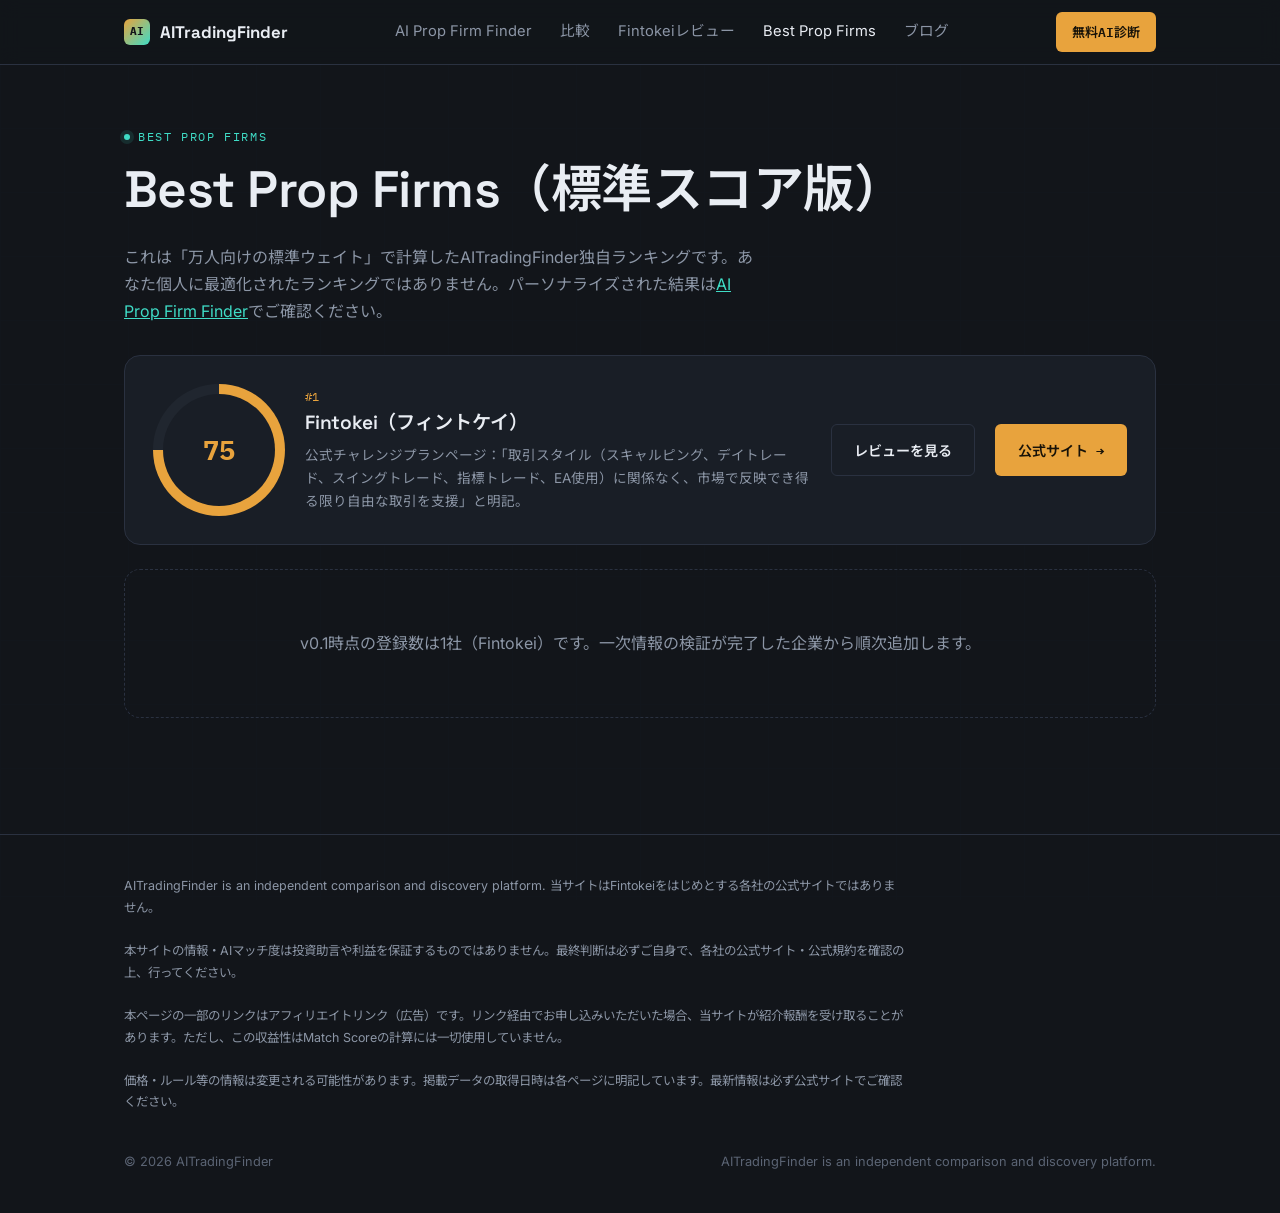
==== best-prop-firms.html @ b36e6398 "deploy: publish from hickytrade/aitradingfinder@b944d32f0d08b3d600a724f380793487ca3b6b2c (run 333662" ====
<!DOCTYPE html>
<html lang="ja">
<head>
<meta charset="UTF-8">
<meta name="viewport" content="width=device-width, initial-scale=1.0">
<title>Best Prop Firms | AITradingFinder</title>
<meta name="description" content="AITradingFinder独自の標準ウェイトによるProp Firmランキング。個別最適化はAI Prop Firm Finderをご利用ください。">
<link rel="canonical" href="https://aitradingfinder.com/best-prop-firms.html">
<link rel="preconnect" href="https://fonts.googleapis.com">
<link href="https://fonts.googleapis.com/css2?family=Space+Grotesk:wght@500;600;700&family=Inter:wght@400;500;600&family=IBM+Plex+Mono:wght@400;500;600&family=Noto+Sans+JP:wght@400;500;600;700&display=swap" rel="stylesheet">
<link rel="stylesheet" href="assets/css/style.css">
</head>
<body>

<nav class="nav">
  <div class="wrap">
    <a href="index.html" class="brand"><span class="brand-mark">AI</span>AITradingFinder</a>
    <ul class="nav-links">
      <li><a href="finder.html">AI Prop Firm Finder</a></li>
      <li><a href="comparison.html">比較</a></li>
      <li><a href="fintokei-review.html">Fintokeiレビュー</a></li>
      <li><a href="best-prop-firms.html" class="active">Best Prop Firms</a></li>
      <li><a href="blog.html">ブログ</a></li>
    </ul>
    <a href="finder.html" class="nav-cta">無料AI診断</a>
    <button class="nav-toggle" id="navToggle" aria-label="メニューを開く" aria-expanded="false">
      <svg viewBox="0 0 24 24" fill="none" stroke="currentColor" stroke-width="2"><path d="M3 6h18M3 12h18M3 18h18"/></svg>
    </button>
  </div>
  <div class="nav-mobile-panel" id="navMobilePanel"></div>
</nav>

<section style="padding-top:56px;">
  <div class="wrap">
    <div class="eyebrow">BEST PROP FIRMS</div>
    <h1>Best Prop Firms（標準スコア版）</h1>
    <p style="max-width:64ch;">これは「万人向けの標準ウェイト」で計算したAITradingFinder独自ランキングです。あなた個人に最適化されたランキングではありません。パーソナライズされた結果は<a href="finder.html" style="color:var(--teal)">AI Prop Firm Finder</a>でご確認ください。</p>

    <div id="rankingList" style="margin-top:30px;"></div>

    <div class="empty-state" style="margin-top:24px;">
      <p style="margin:0;">v0.1時点の登録数は1社（Fintokei）です。一次情報の検証が完了した企業から順次追加します。</p>
    </div>
  </div>
</section>

<footer>
  <div class="wrap">
    <div class="footer-disclaimers" id="disclaimers"></div>
    <div class="footer-bottom">
      <span>© 2026 AITradingFinder</span>
      <span>AITradingFinder is an independent comparison and discovery platform.</span>
    </div>
  </div>
</footer>

<script src="assets/data/propfirms.js"></script>
<script src="assets/js/matchscore.js"></script>
<script>
document.getElementById('disclaimers').innerHTML = Object.values(SITE_DISCLAIMERS).map(t => `<p>${t}</p>`).join('');

// Standard/neutral profile: manual style, balanced risk, no single overriding priority.
const standardAnswers = { instrument: 'multiple', accountSize: 10000000, style: 'manual', priority: null, risk: 'balanced' };
const ranked = matchFirms(standardAnswers, PROP_FIRMS);

document.getElementById('rankingList').innerHTML = ranked.map((r, idx) => `
  <div class="card" style="margin-bottom:16px;display:flex;align-items:center;gap:20px;flex-wrap:wrap;">
    <div class="gauge" style="--pct:${r.score}"><span class="gauge-num">${r.score}</span></div>
    <div style="flex:1;min-width:200px;">
      <div class="rank-badge">#${idx + 1}</div>
      <h3 style="margin-bottom:4px;">${r.firm.fact.basic.brand_name}</h3>
      <p style="margin:0;font-size:.85rem;">${r.firm.fact.trading_style.note.split('。')[0]}。</p>
    </div>
    <a href="fintokei-review.html" class="btn btn-outline">レビューを見る</a>
    <a href="${r.firm.affiliate_link.display_url}" target="_blank" rel="nofollow sponsored noopener" class="btn btn-primary">公式サイト →</a>
  </div>
`).join('');
</script>
<script src="assets/js/nav.js"></script>
</body>
</html>
---- assets/css/style.css ----
/* ==========================================================
   AITradingFinder — Design Tokens
   Direction: precision trading-terminal / quant dashboard.
   Not a marketing-cream template — dark graphite base, gold
   for "match" signal, teal for data, mono type for numbers.
   ========================================================== */
:root {
  --bg: #12151A;
  --surface: #191E26;
  --surface-2: #20262F;
  --border: #2A3140;
  --text: #E9EDF3;
  --text-muted: #8C96A6;
  --text-faint: #5B6474;
  --gold: #E8A33D;
  --gold-soft: rgba(232, 163, 61, 0.14);
  --teal: #3FDCC6;
  --teal-soft: rgba(63, 220, 198, 0.12);
  --danger: #E2574C;
  --danger-soft: rgba(226, 87, 76, 0.14);
  --radius-sm: 6px;
  --radius-md: 10px;
  --radius-lg: 16px;
  --font-display: 'Space Grotesk', 'Noto Sans JP', sans-serif;
  --font-body: 'Inter', 'Noto Sans JP', sans-serif;
  --font-mono: 'IBM Plex Mono', 'Noto Sans JP', monospace;
  --max-w: 1080px;
}

* { box-sizing: border-box; }
html { scroll-behavior: smooth; }
body {
  margin: 0;
  background: var(--bg);
  color: var(--text);
  font-family: var(--font-body);
  line-height: 1.7;
  -webkit-font-smoothing: antialiased;
}
body::before {
  content: "";
  position: fixed;
  inset: 0;
  pointer-events: none;
  z-index: 0;
  background-image:
    linear-gradient(var(--border) 1px, transparent 1px),
    linear-gradient(90deg, var(--border) 1px, transparent 1px);
  background-size: 64px 64px;
  opacity: 0.06;
}
h1, h2, h3, h4 { font-family: var(--font-display); font-weight: 600; letter-spacing: -0.01em; margin: 0 0 .5em; }
h1 { font-size: clamp(2rem, 4.5vw, 3.2rem); line-height: 1.12; }
h2 { font-size: clamp(1.5rem, 2.8vw, 2.1rem); }
h3 { font-size: 1.2rem; }
p { margin: 0 0 1em; color: var(--text-muted); }
a { color: inherit; }
.mono { font-family: var(--font-mono); }
.wrap { max-width: var(--max-w); margin: 0 auto; padding: 0 24px; position: relative; z-index: 1; }
.eyebrow {
  font-family: var(--font-mono);
  font-size: .72rem;
  letter-spacing: .14em;
  text-transform: uppercase;
  color: var(--teal);
  display: inline-flex;
  align-items: center;
  gap: 8px;
  margin-bottom: 14px;
}
.eyebrow::before { content: ""; width: 6px; height: 6px; background: var(--teal); border-radius: 50%; box-shadow: 0 0 0 4px var(--teal-soft); }

/* ---------- Nav ---------- */
.nav {
  position: sticky; top: 0; z-index: 40;
  background: rgba(18, 21, 26, 0.86);
  backdrop-filter: blur(10px);
  border-bottom: 1px solid var(--border);
}
.nav .wrap { display: flex; align-items: center; justify-content: space-between; height: 64px; }
.brand { display: flex; align-items: center; gap: 10px; text-decoration: none; font-family: var(--font-display); font-weight: 700; font-size: 1.05rem; }
.brand-mark { width: 26px; height: 26px; border-radius: 6px; background: linear-gradient(135deg, var(--gold), var(--teal)); display: inline-flex; align-items: center; justify-content: center; font-family: var(--font-mono); font-size: .7rem; color: #12151A; font-weight: 700; }
.nav-links { display: flex; gap: 28px; list-style: none; margin: 0; padding: 0; font-size: .92rem; }
.nav-links a { text-decoration: none; color: var(--text-muted); transition: color .15s; }
.nav-links a:hover, .nav-links a.active { color: var(--text); }
.nav-cta { font-family: var(--font-mono); font-size: .82rem; padding: 9px 16px; border-radius: var(--radius-sm); background: var(--gold); color: #171208; text-decoration: none; font-weight: 600; }
.nav-toggle {
  display: none; background: transparent; border: 1px solid var(--border); border-radius: var(--radius-sm);
  width: 40px; height: 40px; align-items: center; justify-content: center; cursor: pointer; color: var(--text);
}
.nav-toggle svg { width: 18px; height: 18px; }
.nav-mobile-panel {
  display: none; flex-direction: column; gap: 2px;
  border-top: 1px solid var(--border); background: var(--bg);
}
.nav-mobile-panel.open { display: flex; }
.nav-mobile-panel a {
  padding: 14px 24px; text-decoration: none; color: var(--text-muted); border-bottom: 1px solid var(--border);
  font-size: .95rem;
}
.nav-mobile-panel a.active { color: var(--gold); }
.nav-mobile-panel a:last-child { border-bottom: none; }

/* ---------- Buttons ---------- */
.btn {
  display: inline-flex; align-items: center; gap: 8px;
  font-family: var(--font-mono); font-size: .88rem; font-weight: 600;
  padding: 13px 22px; border-radius: var(--radius-sm);
  text-decoration: none; cursor: pointer; border: 1px solid transparent;
  transition: transform .12s ease, border-color .15s ease, background .15s ease;
}
.btn:active { transform: translateY(1px); }
.btn-primary { background: var(--gold); color: #171208; }
.btn-primary:hover { background: #f0af4d; }
.btn-outline { background: transparent; border-color: var(--border); color: var(--text); }
.btn-outline:hover { border-color: var(--teal); color: var(--teal); }
.btn-block { width: 100%; justify-content: center; }

/* ---------- Sections / cards ---------- */
section { padding: 76px 0; position: relative; z-index: 1; }
.card { background: var(--surface); border: 1px solid var(--border); border-radius: var(--radius-lg); padding: 28px; }
.grid-2 { display: grid; grid-template-columns: 1fr 1fr; gap: 24px; }
.grid-3 { display: grid; grid-template-columns: repeat(3, 1fr); gap: 20px; }
.tag { display: inline-block; font-family: var(--font-mono); font-size: .72rem; padding: 4px 10px; border-radius: 100px; border: 1px solid var(--border); color: var(--text-muted); }
.tag.ok { color: var(--teal); border-color: rgba(63,220,198,.3); background: var(--teal-soft); }
.tag.no { color: var(--danger); border-color: rgba(226,87,76,.3); background: var(--danger-soft); }
.tag.unknown { color: var(--text-faint); }

/* ---------- Hero ---------- */
.hero { padding: 96px 0 70px; }
.hero .wrap { display: grid; grid-template-columns: 1.15fr .85fr; gap: 56px; align-items: center; }
.hero-copy p.lead { font-size: 1.08rem; color: var(--text-muted); max-width: 46ch; }
.hero-actions { display: flex; gap: 14px; margin-top: 30px; flex-wrap: wrap; }
.hero-stats { display: flex; gap: 28px; margin-top: 42px; }
.hero-stats div strong { display: block; font-family: var(--font-mono); font-size: 1.3rem; color: var(--gold); }
.hero-stats div span { font-size: .78rem; color: var(--text-faint); }

/* ---------- Signature: radial match gauge ---------- */
.gauge-card { background: var(--surface); border: 1px solid var(--border); border-radius: var(--radius-lg); padding: 30px; }
.gauge-wrap { display: flex; align-items: center; gap: 22px; }
.gauge {
  --pct: 94;
  width: 132px; height: 132px; border-radius: 50%; flex-shrink: 0;
  background: conic-gradient(var(--gold) calc(var(--pct) * 1%), var(--surface-2) 0);
  display: flex; align-items: center; justify-content: center;
  position: relative;
}
.gauge::before { content: ""; position: absolute; inset: 10px; border-radius: 50%; background: var(--surface); }
.gauge .gauge-num { position: relative; font-family: var(--font-mono); font-size: 1.7rem; font-weight: 700; color: var(--gold); z-index: 1; }
.gauge-meta .firm-name { font-family: var(--font-display); font-weight: 600; font-size: 1.05rem; margin-bottom: 4px; }
.gauge-meta .why { font-size: .82rem; color: var(--text-faint); }
.gauge-bars { margin-top: 22px; display: flex; flex-direction: column; gap: 10px; }
.gauge-bar-row { display: grid; grid-template-columns: 96px 1fr 34px; align-items: center; gap: 10px; font-size: .76rem; color: var(--text-muted); font-family: var(--font-mono); }
.gauge-bar-track { height: 6px; background: var(--surface-2); border-radius: 4px; overflow: hidden; }
.gauge-bar-fill { height: 100%; background: linear-gradient(90deg, var(--teal), var(--gold)); border-radius: 4px; }

/* ---------- Steps / flow ---------- */
.flow { display: flex; align-items: center; gap: 10px; flex-wrap: wrap; font-family: var(--font-mono); font-size: .82rem; color: var(--text-muted); }
.flow .node { border: 1px solid var(--border); border-radius: var(--radius-sm); padding: 8px 14px; background: var(--surface); }
.flow .arrow { color: var(--text-faint); }

/* ---------- Quiz ---------- */
.quiz-shell { max-width: 660px; margin: 0 auto; }
.quiz-progress { display: flex; gap: 6px; margin-bottom: 34px; }
.quiz-progress i { flex: 1; height: 3px; background: var(--surface-2); border-radius: 3px; overflow: hidden; }
.quiz-progress i.done { background: var(--gold); }
.q-step { display: none; }
.q-step.active { display: block; animation: fadein .25s ease; }
@keyframes fadein { from { opacity: 0; transform: translateY(6px); } to { opacity: 1; transform: none; } }
.q-label { font-family: var(--font-mono); color: var(--teal); font-size: .78rem; margin-bottom: 10px; }
.options { display: grid; gap: 10px; margin-top: 20px; }
.option {
  display: flex; align-items: center; justify-content: space-between;
  padding: 16px 18px; border: 1px solid var(--border); border-radius: var(--radius-md);
  background: var(--surface); cursor: pointer; transition: all .15s;
}
.option:hover { border-color: var(--teal); }
.option.selected { border-color: var(--gold); background: var(--gold-soft); }
.option-label { font-weight: 500; }
.option-sub { font-size: .78rem; color: var(--text-faint); }
.q-nav { display: flex; justify-content: space-between; margin-top: 28px; }

/* ---------- Result ---------- */
.result-card { border: 1px solid var(--gold); background: linear-gradient(180deg, var(--gold-soft), transparent 60%); }
.rank-badge { font-family: var(--font-mono); font-size: .74rem; color: var(--gold); }
.disclosure {
  font-size: .78rem; color: var(--text-faint); border-top: 1px dashed var(--border);
  margin-top: 14px; padding-top: 12px; line-height: 1.6;
}

/* ---------- Table ---------- */
table { width: 100%; border-collapse: collapse; font-size: .88rem; }
th, td { text-align: left; padding: 12px 14px; border-bottom: 1px solid var(--border); }
th { font-family: var(--font-mono); font-size: .72rem; text-transform: uppercase; letter-spacing: .06em; color: var(--text-faint); }
td.num { font-family: var(--font-mono); }

/* ---------- Footer ---------- */
footer { border-top: 1px solid var(--border); padding: 40px 0; margin-top: 40px; }
.footer-disclaimers { display: grid; gap: 10px; font-size: .78rem; color: var(--text-faint); max-width: 780px; }
.footer-bottom { margin-top: 26px; display: flex; justify-content: space-between; flex-wrap: wrap; gap: 10px; font-size: .8rem; color: var(--text-faint); }

/* ---------- Empty state ---------- */
.empty-state { text-align: center; padding: 60px 20px; border: 1px dashed var(--border); border-radius: var(--radius-lg); color: var(--text-faint); }

/* ---------- Responsive ---------- */
@media (max-width: 860px) {
  .hero .wrap { grid-template-columns: 1fr; }
  .grid-2, .grid-3 { grid-template-columns: 1fr; }
  .nav-links { display: none; }
  .nav-toggle { display: inline-flex; }
  .nav-cta { display: none; }
}
@media (min-width: 861px) {
  .nav-mobile-panel { display: none !important; }
}
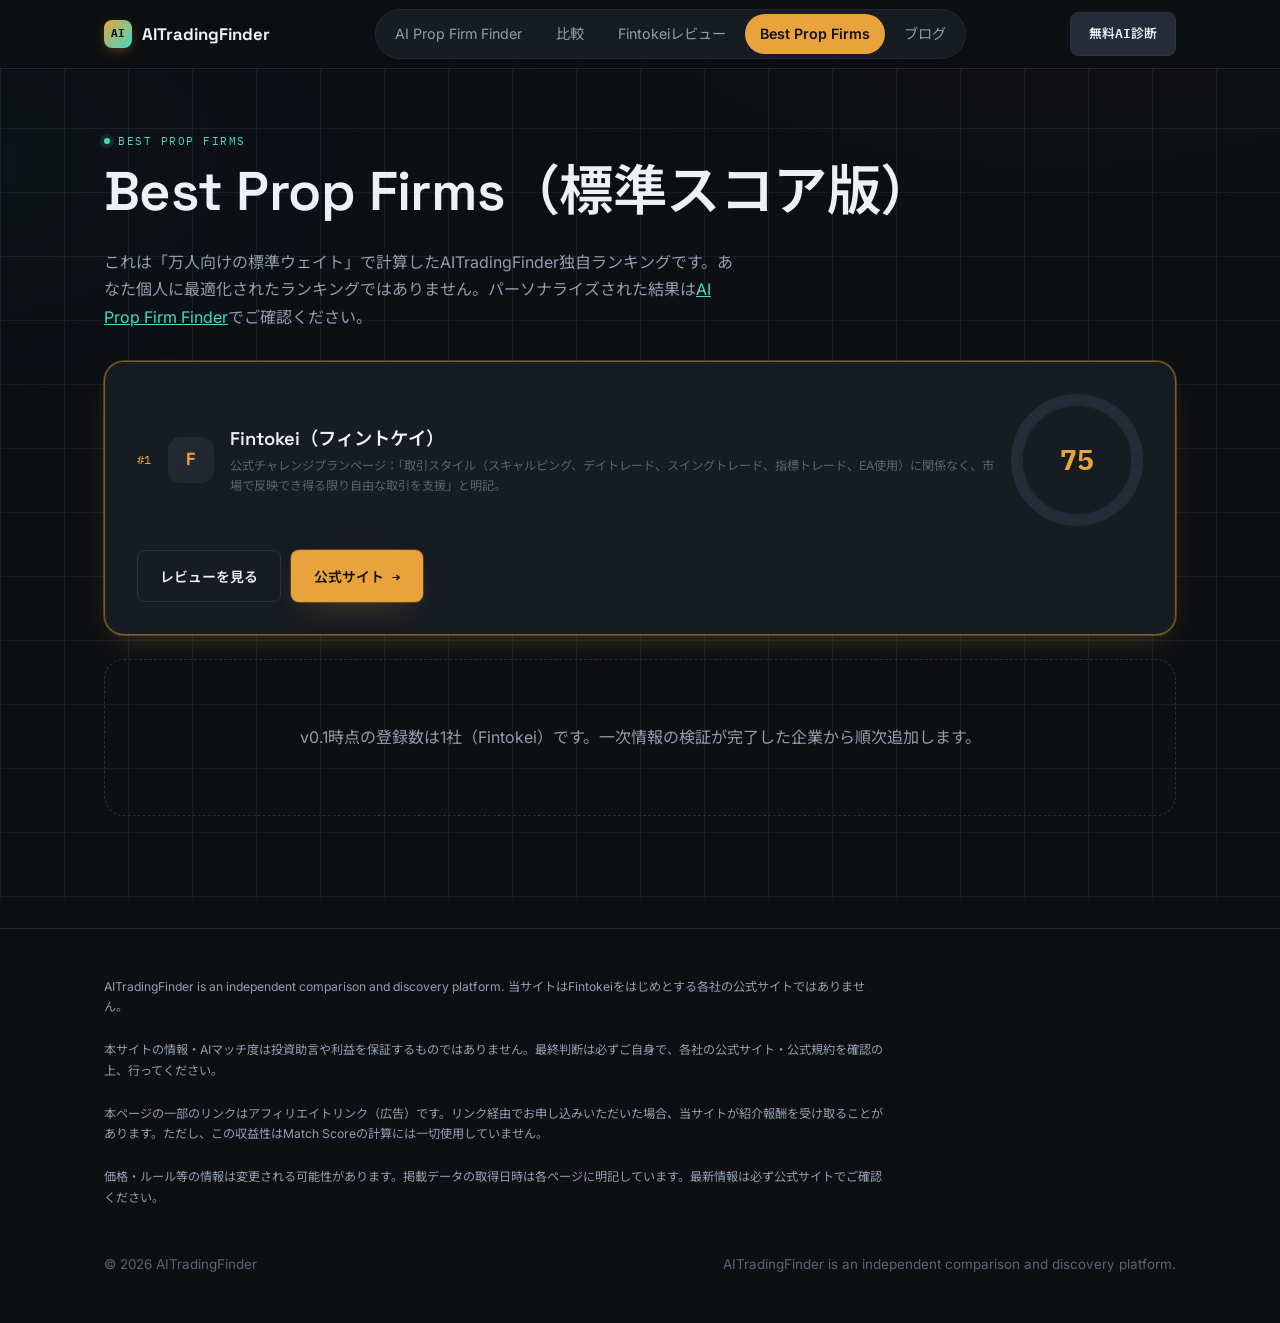
==== commit 98300a37: "deploy: publish from hickytrade/aitradingfinder@2064703255496c6e467a21752ac21283bdb3d4ea (run 333758" ====
--- a/best-prop-firms.html
+++ b/best-prop-firms.html
@@ -19,7 +19,7 @@
       <li><a href="finder.html">AI Prop Firm Finder</a></li>
       <li><a href="comparison.html">比較</a></li>
       <li><a href="fintokei-review.html">Fintokeiレビュー</a></li>
-      <li><a href="best-prop-firms.html" class="active">Best Prop Firms</a></li>
+      <li><a href="best-prop-firms.html">Best Prop Firms</a></li>
       <li><a href="blog.html">ブログ</a></li>
     </ul>
     <a href="finder.html" class="nav-cta">無料AI診断</a>
@@ -56,6 +56,7 @@
 
 <script src="assets/data/propfirms.js"></script>
 <script src="assets/js/matchscore.js"></script>
+<script src="assets/js/ui.js"></script>
 <script>
 document.getElementById('disclaimers').innerHTML = Object.values(SITE_DISCLAIMERS).map(t => `<p>${t}</p>`).join('');
 
@@ -64,17 +65,26 @@
 const ranked = matchFirms(standardAnswers, PROP_FIRMS);
 
 document.getElementById('rankingList').innerHTML = ranked.map((r, idx) => `
-  <div class="card" style="margin-bottom:16px;display:flex;align-items:center;gap:20px;flex-wrap:wrap;">
-    <div class="gauge" style="--pct:${r.score}"><span class="gauge-num">${r.score}</span></div>
-    <div style="flex:1;min-width:200px;">
+  <div class="prop-card${idx === 0 ? ' prop-card--top' : ''}" style="margin-bottom:16px;">
+    <div class="prop-card-head">
       <div class="rank-badge">#${idx + 1}</div>
-      <h3 style="margin-bottom:4px;">${r.firm.fact.basic.brand_name}</h3>
-      <p style="margin:0;font-size:.85rem;">${r.firm.fact.trading_style.note.split('。')[0]}。</p>
+      <div class="prop-logo">${r.firm.fact.basic.brand_name.charAt(0)}</div>
+      <div style="flex:1;min-width:160px;">
+        <div class="prop-card-name">${r.firm.fact.basic.brand_name}</div>
+        <div class="prop-card-sub">${r.firm.fact.trading_style.note.split('。')[0]}。</div>
+      </div>
+      <div class="prop-card-score">
+        <div class="gauge" data-pct="${r.score}"><span class="gauge-num">${r.score}</span></div>
+      </div>
     </div>
-    <a href="fintokei-review.html" class="btn btn-outline">レビューを見る</a>
-    <a href="${r.firm.affiliate_link.display_url}" target="_blank" rel="nofollow sponsored noopener" class="btn btn-primary">公式サイト →</a>
+    <div class="prop-card-cta">
+      <a href="fintokei-review.html" class="btn btn-outline">レビューを見る</a>
+      <a href="${r.firm.affiliate_link.display_url}" target="_blank" rel="nofollow sponsored noopener" class="btn btn-primary">公式サイト →</a>
+    </div>
   </div>
 `).join('');
+
+AITF_UI.animateGauges();
 </script>
 <script src="assets/js/nav.js"></script>
 </body>
--- a/assets/css/style.css
+++ b/assets/css/style.css
@@ -1,30 +1,75 @@
 /* ==========================================================
-   AITradingFinder — Design Tokens
-   Direction: precision trading-terminal / quant dashboard.
-   Not a marketing-cream template — dark graphite base, gold
-   for "match" signal, teal for data, mono type for numbers.
+   AITradingFinder — Design System (Step 21)
+   Direction: institutional trading terminal x modern AI SaaS x
+   premium fintech. Dark graphite base; gold reserved for AI Match
+   Score / primary CTA / ranking / brand accent only. Teal for data
+   and secondary signal. No neon, no cyberpunk, no gaming aesthetic.
+
+   This file only changes VISUAL PRESENTATION. Every selector that
+   existing inline <script> blocks read or toggle (.gauge, .option,
+   .option.selected, .q-step, .q-step.active, .quiz-progress i,
+   .quiz-progress i.done, .nav-mobile-panel.open, .tag.ok/.no/.unknown,
+   .btn-primary/.btn-outline, table/th/td, .disclosure, .empty-state,
+   .rank-badge, .result-card, .card, .grid-2/.grid-3, .wrap, .eyebrow,
+   .hero*, .flow/.node/.arrow, .footer-*) is preserved. Nothing here
+   changes propfirms.js / matchscore.js / businessscore.js / any Agent.
    ========================================================== */
 :root {
-  --bg: #12151A;
-  --surface: #191E26;
-  --surface-2: #20262F;
+  --bg: #0D0F13;
+  --surface: #171B22;
+  --surface-2: #1E232C;
+  --surface-3: #262C37;
   --border: #2A3140;
-  --text: #E9EDF3;
-  --text-muted: #8C96A6;
+  --border-soft: #232933;
+  --text: #EDF0F5;
+  --text-muted: #939DAF;
   --text-faint: #5B6474;
+
   --gold: #E8A33D;
+  --gold-bright: #F5BD64;
   --gold-soft: rgba(232, 163, 61, 0.14);
   --teal: #3FDCC6;
+  --teal-bright: #63E8D5;
   --teal-soft: rgba(63, 220, 198, 0.12);
   --danger: #E2574C;
   --danger-soft: rgba(226, 87, 76, 0.14);
-  --radius-sm: 6px;
-  --radius-md: 10px;
-  --radius-lg: 16px;
+
+  --radius-sm: 8px;
+  --radius-md: 12px;
+  --radius-lg: 20px;
+  --radius-xl: 28px;
+  --radius-pill: 999px;
+
+  --space-1: 4px;
+  --space-2: 8px;
+  --space-3: 12px;
+  --space-4: 16px;
+  --space-5: 24px;
+  --space-6: 32px;
+  --space-7: 48px;
+  --space-8: 64px;
+
+  --text-2xs: .68rem;
+  --text-xs: .76rem;
+  --text-sm: .84rem;
+  --text-base: 1rem;
+  --text-lg: 1.08rem;
+
+  --shadow-card: 0 1px 2px rgba(0,0,0,.35), 0 16px 40px -20px rgba(0,0,0,.6);
+  --shadow-gold: 0 0 0 1px rgba(232,163,61,.28), 0 12px 32px -14px rgba(232,163,61,.35);
+  --ease: cubic-bezier(.16,.8,.24,1);
+  --dur: 220ms;
+
   --font-display: 'Space Grotesk', 'Noto Sans JP', sans-serif;
   --font-body: 'Inter', 'Noto Sans JP', sans-serif;
   --font-mono: 'IBM Plex Mono', 'Noto Sans JP', monospace;
-  --max-w: 1080px;
+  --max-w: 1120px;
+}
+
+@property --pct {
+  syntax: '<number>';
+  inherits: true;
+  initial-value: 0;
 }
 
 * { box-sizing: border-box; }
@@ -44,172 +89,309 @@
   pointer-events: none;
   z-index: 0;
   background-image:
-    linear-gradient(var(--border) 1px, transparent 1px),
-    linear-gradient(90deg, var(--border) 1px, transparent 1px);
-  background-size: 64px 64px;
-  opacity: 0.06;
-}
-h1, h2, h3, h4 { font-family: var(--font-display); font-weight: 600; letter-spacing: -0.01em; margin: 0 0 .5em; }
-h1 { font-size: clamp(2rem, 4.5vw, 3.2rem); line-height: 1.12; }
-h2 { font-size: clamp(1.5rem, 2.8vw, 2.1rem); }
+    radial-gradient(1100px 560px at 82% -6%, rgba(232,163,61,.06), transparent 60%),
+    radial-gradient(900px 480px at -6% 18%, rgba(63,220,198,.05), transparent 55%),
+    linear-gradient(var(--border-soft) 1px, transparent 1px),
+    linear-gradient(90deg, var(--border-soft) 1px, transparent 1px);
+  background-size: auto, auto, 64px 64px, 64px 64px;
+  opacity: .55;
+}
+h1, h2, h3, h4 { font-family: var(--font-display); font-weight: 600; letter-spacing: -0.01em; margin: 0 0 .5em; color: var(--text); }
+h1 { font-size: clamp(2.1rem, 4.6vw, 3.4rem); line-height: 1.1; }
+h2 { font-size: clamp(1.5rem, 2.8vw, 2.15rem); }
 h3 { font-size: 1.2rem; }
 p { margin: 0 0 1em; color: var(--text-muted); }
 a { color: inherit; }
 .mono { font-family: var(--font-mono); }
 .wrap { max-width: var(--max-w); margin: 0 auto; padding: 0 24px; position: relative; z-index: 1; }
+
 .eyebrow {
   font-family: var(--font-mono);
-  font-size: .72rem;
+  font-size: var(--text-2xs);
   letter-spacing: .14em;
   text-transform: uppercase;
   color: var(--teal);
   display: inline-flex;
   align-items: center;
   gap: 8px;
-  margin-bottom: 14px;
+  margin-bottom: var(--space-3);
 }
 .eyebrow::before { content: ""; width: 6px; height: 6px; background: var(--teal); border-radius: 50%; box-shadow: 0 0 0 4px var(--teal-soft); }
+
+/* Consistent section header block (eyebrow + h2 + intro copy) reused site-wide. */
+.section-head { max-width: 62ch; margin-bottom: var(--space-6); }
+.section-head p { font-size: var(--text-base); }
+.section-head.center { margin-left: auto; margin-right: auto; text-align: center; }
 
 /* ---------- Nav ---------- */
 .nav {
   position: sticky; top: 0; z-index: 40;
-  background: rgba(18, 21, 26, 0.86);
-  backdrop-filter: blur(10px);
-  border-bottom: 1px solid var(--border);
-}
-.nav .wrap { display: flex; align-items: center; justify-content: space-between; height: 64px; }
-.brand { display: flex; align-items: center; gap: 10px; text-decoration: none; font-family: var(--font-display); font-weight: 700; font-size: 1.05rem; }
-.brand-mark { width: 26px; height: 26px; border-radius: 6px; background: linear-gradient(135deg, var(--gold), var(--teal)); display: inline-flex; align-items: center; justify-content: center; font-family: var(--font-mono); font-size: .7rem; color: #12151A; font-weight: 700; }
-.nav-links { display: flex; gap: 28px; list-style: none; margin: 0; padding: 0; font-size: .92rem; }
-.nav-links a { text-decoration: none; color: var(--text-muted); transition: color .15s; }
-.nav-links a:hover, .nav-links a.active { color: var(--text); }
-.nav-cta { font-family: var(--font-mono); font-size: .82rem; padding: 9px 16px; border-radius: var(--radius-sm); background: var(--gold); color: #171208; text-decoration: none; font-weight: 600; }
+  background: rgba(13, 15, 19, 0.82);
+  backdrop-filter: blur(14px);
+  -webkit-backdrop-filter: blur(14px);
+  border-bottom: 1px solid var(--border-soft);
+}
+.nav .wrap { display: flex; align-items: center; justify-content: space-between; height: 68px; gap: var(--space-5); }
+.brand { display: flex; align-items: center; gap: 10px; text-decoration: none; font-family: var(--font-display); font-weight: 700; font-size: 1.05rem; flex-shrink: 0; }
+.brand-mark {
+  width: 28px; height: 28px; border-radius: 8px;
+  background: linear-gradient(135deg, var(--gold), var(--teal));
+  display: inline-flex; align-items: center; justify-content: center;
+  font-family: var(--font-mono); font-size: .7rem; color: #14100A; font-weight: 700;
+  box-shadow: 0 4px 14px -4px rgba(232,163,61,.5);
+}
+.nav-links { display: flex; gap: 4px; list-style: none; margin: 0; padding: 4px; font-size: .89rem; background: var(--surface); border: 1px solid var(--border-soft); border-radius: var(--radius-pill); }
+.nav-links a { text-decoration: none; color: var(--text-muted); transition: color var(--dur) var(--ease), background var(--dur) var(--ease); padding: 8px 15px; border-radius: var(--radius-pill); display: inline-block; }
+.nav-links a:hover { color: var(--text); }
+.nav-links a.active { color: #14100A; background: var(--gold); font-weight: 600; }
+.nav-cta {
+  font-family: var(--font-mono); font-size: .8rem; padding: 10px 18px; border-radius: var(--radius-sm);
+  background: var(--surface-3); border: 1px solid var(--border);
+  color: var(--text); text-decoration: none; font-weight: 600; flex-shrink: 0;
+  transition: border-color var(--dur) var(--ease), color var(--dur) var(--ease);
+}
+.nav-cta:hover { border-color: var(--gold); color: var(--gold-bright); }
 .nav-toggle {
   display: none; background: transparent; border: 1px solid var(--border); border-radius: var(--radius-sm);
   width: 40px; height: 40px; align-items: center; justify-content: center; cursor: pointer; color: var(--text);
+  flex-shrink: 0;
 }
 .nav-toggle svg { width: 18px; height: 18px; }
 .nav-mobile-panel {
-  display: none; flex-direction: column; gap: 2px;
-  border-top: 1px solid var(--border); background: var(--bg);
-}
-.nav-mobile-panel.open { display: flex; }
+  display: grid; grid-template-rows: 0fr; overflow: hidden;
+  border-top: 1px solid var(--border-soft); background: var(--surface);
+  transition: grid-template-rows 260ms var(--ease);
+}
+.nav-mobile-panel > div { min-height: 0; overflow: hidden; display: flex; flex-direction: column; }
+.nav-mobile-panel.open { grid-template-rows: 1fr; }
 .nav-mobile-panel a {
-  padding: 14px 24px; text-decoration: none; color: var(--text-muted); border-bottom: 1px solid var(--border);
+  padding: 15px 24px; text-decoration: none; color: var(--text-muted); border-bottom: 1px solid var(--border-soft);
   font-size: .95rem;
 }
-.nav-mobile-panel a.active { color: var(--gold); }
+.nav-mobile-panel a.active { color: var(--gold); font-weight: 600; }
 .nav-mobile-panel a:last-child { border-bottom: none; }
 
 /* ---------- Buttons ---------- */
 .btn {
   display: inline-flex; align-items: center; gap: 8px;
-  font-family: var(--font-mono); font-size: .88rem; font-weight: 600;
+  font-family: var(--font-mono); font-size: .87rem; font-weight: 600;
   padding: 13px 22px; border-radius: var(--radius-sm);
   text-decoration: none; cursor: pointer; border: 1px solid transparent;
-  transition: transform .12s ease, border-color .15s ease, background .15s ease;
+  transition: transform 120ms ease, border-color var(--dur) ease, background var(--dur) ease, box-shadow var(--dur) ease;
 }
 .btn:active { transform: translateY(1px); }
-.btn-primary { background: var(--gold); color: #171208; }
-.btn-primary:hover { background: #f0af4d; }
+.btn-primary { background: var(--gold); color: #171208; box-shadow: var(--shadow-gold); }
+.btn-primary:hover { background: var(--gold-bright); }
 .btn-outline { background: transparent; border-color: var(--border); color: var(--text); }
-.btn-outline:hover { border-color: var(--teal); color: var(--teal); }
+.btn-outline:hover { border-color: var(--teal); color: var(--teal-bright); }
 .btn-block { width: 100%; justify-content: center; }
 
 /* ---------- Sections / cards ---------- */
-section { padding: 76px 0; position: relative; z-index: 1; }
-.card { background: var(--surface); border: 1px solid var(--border); border-radius: var(--radius-lg); padding: 28px; }
-.grid-2 { display: grid; grid-template-columns: 1fr 1fr; gap: 24px; }
-.grid-3 { display: grid; grid-template-columns: repeat(3, 1fr); gap: 20px; }
-.tag { display: inline-block; font-family: var(--font-mono); font-size: .72rem; padding: 4px 10px; border-radius: 100px; border: 1px solid var(--border); color: var(--text-muted); }
-.tag.ok { color: var(--teal); border-color: rgba(63,220,198,.3); background: var(--teal-soft); }
-.tag.no { color: var(--danger); border-color: rgba(226,87,76,.3); background: var(--danger-soft); }
+section { padding: var(--space-8) 0; position: relative; z-index: 1; }
+.card {
+  background: var(--surface); border: 1px solid var(--border-soft); border-radius: var(--radius-lg);
+  padding: var(--space-6); box-shadow: var(--shadow-card);
+  transition: border-color var(--dur) var(--ease), transform var(--dur) var(--ease);
+}
+.grid-2 { display: grid; grid-template-columns: 1fr 1fr; gap: var(--space-5); }
+.grid-3 { display: grid; grid-template-columns: repeat(3, 1fr); gap: var(--space-5); }
+
+.tag {
+  display: inline-flex; align-items: center; gap: 5px;
+  font-family: var(--font-mono); font-size: var(--text-2xs); padding: 5px 11px; border-radius: var(--radius-pill);
+  border: 1px solid var(--border); color: var(--text-muted); background: var(--surface-2);
+}
+.tag.ok { color: var(--teal-bright); border-color: rgba(63,220,198,.32); background: var(--teal-soft); }
+.tag.no { color: #F0847A; border-color: rgba(226,87,76,.32); background: var(--danger-soft); }
 .tag.unknown { color: var(--text-faint); }
 
 /* ---------- Hero ---------- */
-.hero { padding: 96px 0 70px; }
-.hero .wrap { display: grid; grid-template-columns: 1.15fr .85fr; gap: 56px; align-items: center; }
-.hero-copy p.lead { font-size: 1.08rem; color: var(--text-muted); max-width: 46ch; }
-.hero-actions { display: flex; gap: 14px; margin-top: 30px; flex-wrap: wrap; }
-.hero-stats { display: flex; gap: 28px; margin-top: 42px; }
-.hero-stats div strong { display: block; font-family: var(--font-mono); font-size: 1.3rem; color: var(--gold); }
-.hero-stats div span { font-size: .78rem; color: var(--text-faint); }
-
-/* ---------- Signature: radial match gauge ---------- */
-.gauge-card { background: var(--surface); border: 1px solid var(--border); border-radius: var(--radius-lg); padding: 30px; }
-.gauge-wrap { display: flex; align-items: center; gap: 22px; }
+.hero { padding: 108px 0 76px; }
+.hero .wrap { display: grid; grid-template-columns: 1.1fr .9fr; gap: 60px; align-items: center; }
+.hero-copy p.lead { font-size: 1.1rem; color: var(--text-muted); max-width: 48ch; }
+.hero-actions { display: flex; gap: 14px; margin-top: var(--space-6); flex-wrap: wrap; }
+.hero-stats { display: flex; gap: var(--space-6); margin-top: var(--space-7); flex-wrap: wrap; }
+.hero-stats div strong { display: block; font-family: var(--font-mono); font-size: 1.35rem; color: var(--gold); }
+.hero-stats div span { font-size: var(--text-xs); color: var(--text-faint); }
+
+/* ---------- Signature: radial AI match gauge ---------- */
+.gauge-card {
+  background: var(--surface); border: 1px solid var(--border-soft); border-radius: var(--radius-xl);
+  padding: var(--space-7) var(--space-6) var(--space-6); box-shadow: var(--shadow-card);
+  position: relative; overflow: hidden;
+}
+.gauge-card::before {
+  content: ""; position: absolute; inset: 0; z-index: 0; pointer-events: none;
+  background: radial-gradient(420px 240px at 85% -10%, rgba(232,163,61,.10), transparent 60%);
+}
+.gauge-card > * { position: relative; z-index: 1; }
+.gauge-wrap { display: flex; align-items: center; gap: var(--space-5); }
 .gauge {
-  --pct: 94;
+  --pct: 0;
   width: 132px; height: 132px; border-radius: 50%; flex-shrink: 0;
-  background: conic-gradient(var(--gold) calc(var(--pct) * 1%), var(--surface-2) 0);
+  background: conic-gradient(var(--gold) calc(var(--pct) * 1%), var(--surface-3) 0);
   display: flex; align-items: center; justify-content: center;
   position: relative;
-}
-.gauge::before { content: ""; position: absolute; inset: 10px; border-radius: 50%; background: var(--surface); }
-.gauge .gauge-num { position: relative; font-family: var(--font-mono); font-size: 1.7rem; font-weight: 700; color: var(--gold); z-index: 1; }
-.gauge-meta .firm-name { font-family: var(--font-display); font-weight: 600; font-size: 1.05rem; margin-bottom: 4px; }
-.gauge-meta .why { font-size: .82rem; color: var(--text-faint); }
-.gauge-bars { margin-top: 22px; display: flex; flex-direction: column; gap: 10px; }
-.gauge-bar-row { display: grid; grid-template-columns: 96px 1fr 34px; align-items: center; gap: 10px; font-size: .76rem; color: var(--text-muted); font-family: var(--font-mono); }
-.gauge-bar-track { height: 6px; background: var(--surface-2); border-radius: 4px; overflow: hidden; }
-.gauge-bar-fill { height: 100%; background: linear-gradient(90deg, var(--teal), var(--gold)); border-radius: 4px; }
+  transition: --pct 900ms var(--ease);
+}
+.gauge::before { content: ""; position: absolute; inset: 11px; border-radius: 50%; background: var(--surface); box-shadow: inset 0 0 0 1px var(--border-soft); }
+.gauge .gauge-num { position: relative; font-family: var(--font-mono); font-size: 1.75rem; font-weight: 700; color: var(--gold); z-index: 1; }
+.gauge-meta .ai-match-label { font-family: var(--font-mono); font-size: var(--text-2xs); letter-spacing: .1em; text-transform: uppercase; color: var(--text-faint); margin-bottom: 4px; }
+.gauge-meta .firm-name { font-family: var(--font-display); font-weight: 600; font-size: 1.1rem; margin-bottom: 4px; }
+.gauge-meta .why { font-size: var(--text-xs); color: var(--text-faint); }
+.gauge-bars { margin-top: var(--space-5); display: flex; flex-direction: column; gap: 11px; }
+.gauge-bar-row { display: grid; grid-template-columns: 108px 1fr 34px; align-items: center; gap: 10px; font-size: var(--text-xs); color: var(--text-muted); font-family: var(--font-mono); }
+.gauge-bar-track { height: 6px; background: var(--surface-3); border-radius: 4px; overflow: hidden; }
+.gauge-bar-fill { height: 100%; background: linear-gradient(90deg, var(--teal), var(--gold)); border-radius: 4px; transition: width 700ms var(--ease); }
 
 /* ---------- Steps / flow ---------- */
-.flow { display: flex; align-items: center; gap: 10px; flex-wrap: wrap; font-family: var(--font-mono); font-size: .82rem; color: var(--text-muted); }
-.flow .node { border: 1px solid var(--border); border-radius: var(--radius-sm); padding: 8px 14px; background: var(--surface); }
+.flow { display: flex; align-items: center; gap: 10px; flex-wrap: wrap; font-family: var(--font-mono); font-size: var(--text-sm); color: var(--text-muted); }
+.flow .node { border: 1px solid var(--border); border-radius: var(--radius-sm); padding: 9px 15px; background: var(--surface); }
 .flow .arrow { color: var(--text-faint); }
 
 /* ---------- Quiz ---------- */
-.quiz-shell { max-width: 660px; margin: 0 auto; }
-.quiz-progress { display: flex; gap: 6px; margin-bottom: 34px; }
-.quiz-progress i { flex: 1; height: 3px; background: var(--surface-2); border-radius: 3px; overflow: hidden; }
-.quiz-progress i.done { background: var(--gold); }
+.quiz-shell { max-width: 680px; margin: 0 auto; }
+.quiz-progress-row { display: flex; align-items: center; justify-content: space-between; margin-bottom: var(--space-3); font-family: var(--font-mono); font-size: var(--text-2xs); color: var(--text-faint); letter-spacing: .06em; text-transform: uppercase; }
+.quiz-progress { display: flex; gap: 6px; margin-bottom: var(--space-7); }
+.quiz-progress i { flex: 1; height: 4px; background: var(--surface-2); border-radius: 3px; overflow: hidden; font-style: normal; position: relative; }
+.quiz-progress i::after { content: ""; position: absolute; inset: 0; background: linear-gradient(90deg, var(--teal), var(--gold)); transform: scaleX(0); transform-origin: left; transition: transform 320ms var(--ease); }
+.quiz-progress i.done::after { transform: scaleX(1); }
 .q-step { display: none; }
-.q-step.active { display: block; animation: fadein .25s ease; }
-@keyframes fadein { from { opacity: 0; transform: translateY(6px); } to { opacity: 1; transform: none; } }
-.q-label { font-family: var(--font-mono); color: var(--teal); font-size: .78rem; margin-bottom: 10px; }
-.options { display: grid; gap: 10px; margin-top: 20px; }
+.q-step.active { display: block; animation: fadein .3s var(--ease); }
+@keyframes fadein { from { opacity: 0; transform: translateY(8px); } to { opacity: 1; transform: none; } }
+.q-label { font-family: var(--font-mono); color: var(--teal); font-size: var(--text-xs); margin-bottom: 10px; letter-spacing: .04em; }
+.options { display: grid; gap: 10px; margin-top: var(--space-5); }
 .option {
-  display: flex; align-items: center; justify-content: space-between;
-  padding: 16px 18px; border: 1px solid var(--border); border-radius: var(--radius-md);
-  background: var(--surface); cursor: pointer; transition: all .15s;
-}
-.option:hover { border-color: var(--teal); }
+  display: flex; align-items: center; gap: 14px;
+  padding: 17px 18px; border: 1px solid var(--border-soft); border-radius: var(--radius-md);
+  background: var(--surface); cursor: pointer; transition: border-color var(--dur) var(--ease), background var(--dur) var(--ease), transform var(--dur) var(--ease);
+}
+.option:hover { border-color: var(--teal); transform: translateX(2px); }
 .option.selected { border-color: var(--gold); background: var(--gold-soft); }
+.option-icon {
+  width: 34px; height: 34px; border-radius: var(--radius-sm); flex-shrink: 0;
+  background: var(--surface-3); border: 1px solid var(--border-soft);
+  display: flex; align-items: center; justify-content: center; color: var(--text-faint);
+  transition: color var(--dur) var(--ease), border-color var(--dur) var(--ease);
+}
+.option-icon svg { width: 16px; height: 16px; }
+.option.selected .option-icon { color: var(--gold); border-color: rgba(232,163,61,.35); }
+.option:hover .option-icon { color: var(--teal-bright); }
 .option-label { font-weight: 500; }
-.option-sub { font-size: .78rem; color: var(--text-faint); }
-.q-nav { display: flex; justify-content: space-between; margin-top: 28px; }
-
-/* ---------- Result ---------- */
-.result-card { border: 1px solid var(--gold); background: linear-gradient(180deg, var(--gold-soft), transparent 60%); }
-.rank-badge { font-family: var(--font-mono); font-size: .74rem; color: var(--gold); }
+.option-sub { font-size: var(--text-xs); color: var(--text-faint); }
+.q-nav { display: flex; justify-content: space-between; margin-top: var(--space-6); align-items: center; }
+
+/* AI "analyzing" transition between last question and results */
+.analyzing { display: none; text-align: center; padding: var(--space-8) 0; }
+.analyzing.active { display: block; animation: fadein .3s var(--ease); }
+.analyzing-ring {
+  width: 88px; height: 88px; margin: 0 auto var(--space-6);
+  border-radius: 50%; border: 3px solid var(--surface-3); border-top-color: var(--gold);
+  animation: spin 900ms linear infinite;
+}
+@keyframes spin { to { transform: rotate(360deg); } }
+.analyzing-title { font-family: var(--font-mono); font-size: var(--text-xs); letter-spacing: .12em; text-transform: uppercase; color: var(--teal); margin-bottom: var(--space-5); }
+.analyzing-items { display: flex; flex-direction: column; gap: 10px; max-width: 320px; margin: 0 auto; }
+.analyzing-item {
+  display: flex; align-items: center; justify-content: space-between; font-family: var(--font-mono); font-size: var(--text-sm);
+  color: var(--text-faint); opacity: 0; transform: translateY(4px);
+  transition: opacity 260ms var(--ease), color 260ms var(--ease), transform 260ms var(--ease);
+}
+.analyzing-item.show { opacity: 1; transform: none; color: var(--text-muted); }
+.analyzing-item.show .analyzing-check { color: var(--teal-bright); }
+.analyzing-check { color: var(--text-faint); transition: color 260ms var(--ease); }
+
+/* ---------- Result / Prop Firm card ---------- */
+.result-card { border-color: rgba(232,163,61,.35); background: linear-gradient(180deg, var(--gold-soft), transparent 55%); }
+.rank-badge { font-family: var(--font-mono); font-size: var(--text-xs); color: var(--gold); letter-spacing: .04em; }
 .disclosure {
-  font-size: .78rem; color: var(--text-faint); border-top: 1px dashed var(--border);
-  margin-top: 14px; padding-top: 12px; line-height: 1.6;
-}
+  font-size: var(--text-xs); color: var(--text-faint); border-top: 1px dashed var(--border);
+  margin-top: var(--space-4); padding-top: var(--space-3); line-height: 1.6;
+}
+
+.prop-card {
+  background: var(--surface); border: 1px solid var(--border-soft); border-radius: var(--radius-lg);
+  padding: var(--space-6); box-shadow: var(--shadow-card); position: relative; overflow: hidden;
+  transition: border-color var(--dur) var(--ease), transform var(--dur) var(--ease);
+}
+.prop-card:hover { border-color: rgba(232,163,61,.3); transform: translateY(-2px); }
+.prop-card--top { border-color: rgba(232,163,61,.5); box-shadow: var(--shadow-gold); }
+.prop-card-head { display: flex; align-items: center; gap: var(--space-4); margin-bottom: var(--space-5); flex-wrap: wrap; }
+.prop-logo {
+  width: 46px; height: 46px; border-radius: var(--radius-md); flex-shrink: 0;
+  background: linear-gradient(135deg, var(--surface-3), var(--surface-2)); border: 1px solid var(--border-soft);
+  display: flex; align-items: center; justify-content: center;
+  font-family: var(--font-display); font-weight: 700; font-size: 1.1rem; color: var(--gold);
+}
+.prop-card-name { font-family: var(--font-display); font-weight: 600; font-size: 1.15rem; }
+.prop-card-sub { font-size: var(--text-xs); color: var(--text-faint); margin-top: 2px; }
+.prop-card-score { margin-left: auto; display: flex; align-items: center; gap: 14px; }
+.prop-card-tags { display: flex; gap: 8px; flex-wrap: wrap; margin-bottom: var(--space-5); }
+.prop-card-note {
+  font-size: var(--text-sm); color: var(--text-muted); background: var(--surface-2);
+  border-left: 2px solid var(--teal); border-radius: 0 var(--radius-sm) var(--radius-sm) 0;
+  padding: 10px 14px; margin-bottom: var(--space-5);
+}
+.prop-card-note strong { color: var(--text); }
+.prop-card-cta { display: flex; gap: 10px; flex-wrap: wrap; }
 
 /* ---------- Table ---------- */
-table { width: 100%; border-collapse: collapse; font-size: .88rem; }
-th, td { text-align: left; padding: 12px 14px; border-bottom: 1px solid var(--border); }
-th { font-family: var(--font-mono); font-size: .72rem; text-transform: uppercase; letter-spacing: .06em; color: var(--text-faint); }
+table { width: 100%; border-collapse: collapse; font-size: var(--text-sm); }
+th, td { text-align: left; padding: 13px 14px; border-bottom: 1px solid var(--border-soft); }
+th { font-family: var(--font-mono); font-size: var(--text-2xs); text-transform: uppercase; letter-spacing: .06em; color: var(--text-faint); }
 td.num { font-family: var(--font-mono); }
+td.best { color: var(--gold-bright); font-weight: 600; position: relative; }
+td.best::after { content: "\2713"; margin-left: 6px; color: var(--teal-bright); font-family: var(--font-body); }
+tr:last-child td { border-bottom: none; }
+.table-score-cell { display: flex; align-items: center; gap: 8px; }
+.table-score-cell .gauge-bar-track { width: 60px; }
+
+@media (max-width: 720px) {
+  table.stack, table.stack tbody { display: block; width: 100%; }
+  table.stack tr.col-heading { display: none; }
+  table.stack tr:not(.group-heading):not(.col-heading) { display: block; margin-bottom: var(--space-4); border: 1px solid var(--border-soft); border-radius: var(--radius-md); overflow: hidden; background: var(--surface-2); }
+  table.stack tr.group-heading { display: block; background: transparent; border: none; margin-bottom: var(--space-2); }
+  table.stack td { display: flex; justify-content: space-between; align-items: center; gap: var(--space-3); border-bottom: 1px solid var(--border-soft); padding: 11px 14px; }
+  table.stack td:last-child { border-bottom: none; }
+  table.stack td[data-label]::before {
+    content: attr(data-label); font-family: var(--font-mono); font-size: var(--text-2xs);
+    text-transform: uppercase; letter-spacing: .06em; color: var(--text-faint); flex-shrink: 0;
+  }
+  table.stack tr.group-heading th[colspan] { display: block; border: none; padding: 18px 4px 8px; }
+}
 
 /* ---------- Footer ---------- */
-footer { border-top: 1px solid var(--border); padding: 40px 0; margin-top: 40px; }
-.footer-disclaimers { display: grid; gap: 10px; font-size: .78rem; color: var(--text-faint); max-width: 780px; }
-.footer-bottom { margin-top: 26px; display: flex; justify-content: space-between; flex-wrap: wrap; gap: 10px; font-size: .8rem; color: var(--text-faint); }
+footer { border-top: 1px solid var(--border-soft); padding: var(--space-7) 0; margin-top: var(--space-7); }
+.footer-disclaimers { display: grid; gap: 10px; font-size: var(--text-xs); color: var(--text-faint); max-width: 780px; }
+.footer-bottom { margin-top: var(--space-6); display: flex; justify-content: space-between; flex-wrap: wrap; gap: 10px; font-size: var(--text-sm); color: var(--text-faint); }
 
 /* ---------- Empty state ---------- */
-.empty-state { text-align: center; padding: 60px 20px; border: 1px dashed var(--border); border-radius: var(--radius-lg); color: var(--text-faint); }
+.empty-state { text-align: center; padding: 64px 20px; border: 1px dashed var(--border); border-radius: var(--radius-lg); color: var(--text-faint); }
+
+/* ---------- Blog article card (Step 21 — structure only, no fake content) ---------- */
+.article-card {
+  background: var(--surface); border: 1px solid var(--border-soft); border-radius: var(--radius-lg);
+  padding: var(--space-6); margin-bottom: var(--space-4);
+}
+.article-meta { display: flex; gap: 12px; align-items: center; font-family: var(--font-mono); font-size: var(--text-2xs); color: var(--text-faint); text-transform: uppercase; letter-spacing: .05em; margin-bottom: var(--space-2); }
 
 /* ---------- Responsive ---------- */
 @media (max-width: 860px) {
+  .hero { padding: 92px 0 60px; }
   .hero .wrap { grid-template-columns: 1fr; }
   .grid-2, .grid-3 { grid-template-columns: 1fr; }
   .nav-links { display: none; }
   .nav-toggle { display: inline-flex; }
   .nav-cta { display: none; }
+  .prop-card-score { margin-left: 0; }
 }
 @media (min-width: 861px) {
   .nav-mobile-panel { display: none !important; }
 }
+@media (max-width: 600px) {
+  section { padding: var(--space-7) 0; }
+  .card, .prop-card { padding: var(--space-5); }
+  .gauge-card { padding: var(--space-5); }
+  .gauge { width: 108px; height: 108px; }
+  .gauge .gauge-num { font-size: 1.4rem; }
+}
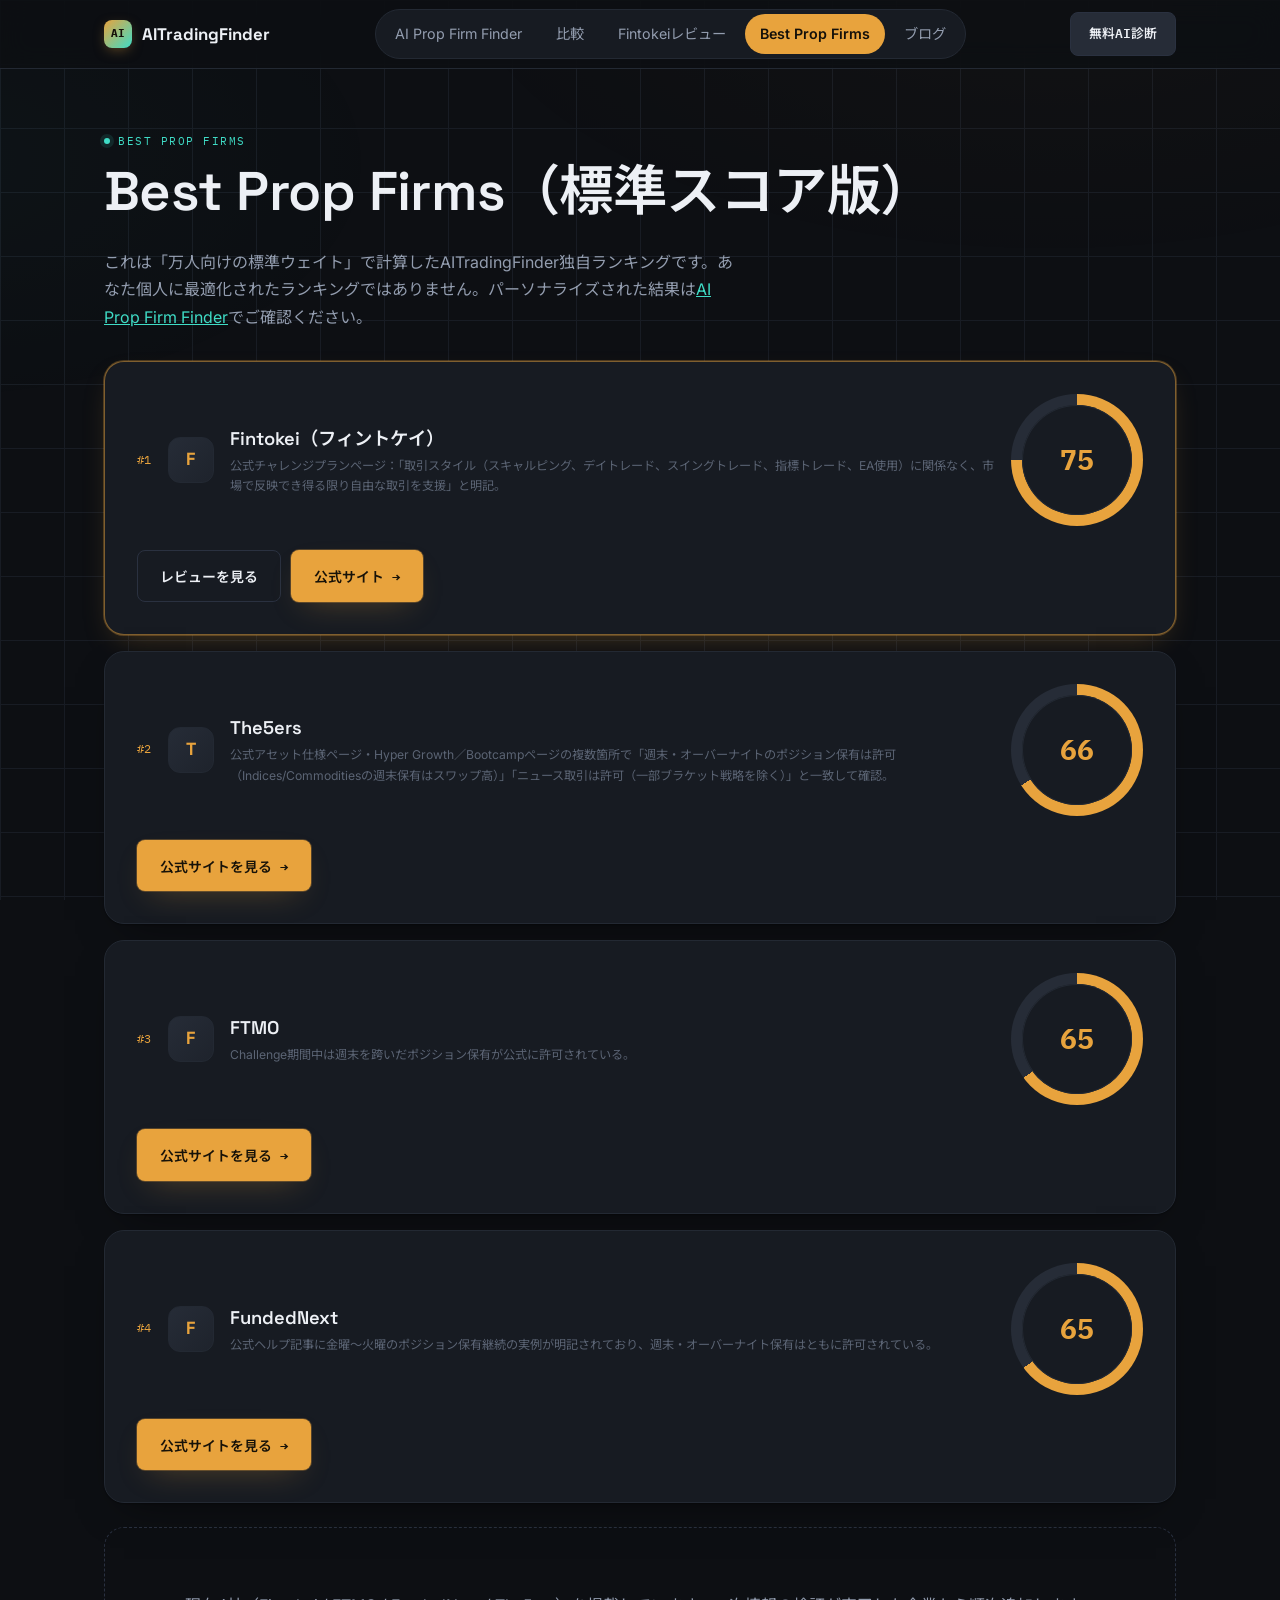
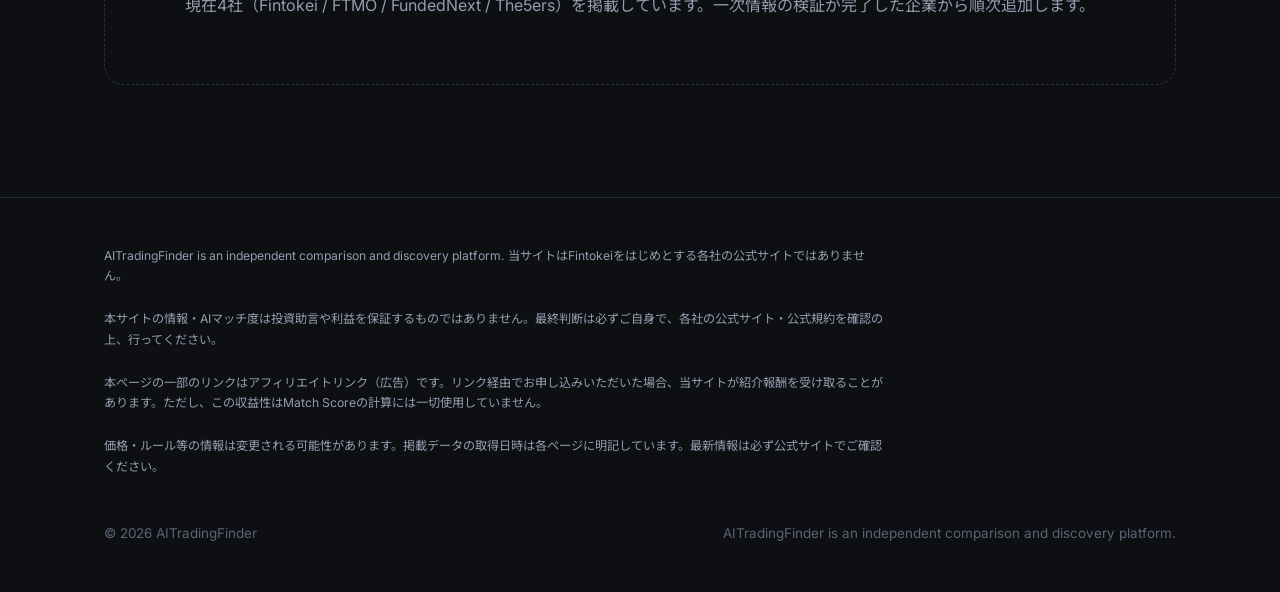
==== commit bd41eff2: "deploy: publish from hickytrade/aitradingfinder@2ec86a9bf0f002cbdafaa9bf5985d1bbd5f131ee (run 334019" ====
--- a/best-prop-firms.html
+++ b/best-prop-firms.html
@@ -39,7 +39,7 @@
     <div id="rankingList" style="margin-top:30px;"></div>
 
     <div class="empty-state" style="margin-top:24px;">
-      <p style="margin:0;">v0.1時点の登録数は1社（Fintokei）です。一次情報の検証が完了した企業から順次追加します。</p>
+      <p style="margin:0;">現在4社（Fintokei / FTMO / FundedNext / The5ers）を掲載しています。一次情報の検証が完了した企業から順次追加します。</p>
     </div>
   </div>
 </section>
@@ -64,6 +64,22 @@
 const standardAnswers = { instrument: 'multiple', accountSize: 10000000, style: 'manual', priority: null, risk: 'balanced' };
 const ranked = matchFirms(standardAnswers, PROP_FIRMS);
 
+// Only Fintokei has a review page today; only an APPROVED affiliate_link may
+// render as a monetized (rel=sponsored) CTA — everything else falls back to
+// the plain official site link so an unapproved affiliate URL is never
+// generated or displayed as a CTA.
+function reviewLink(firm) {
+  return firm.id === 'fintokei' ? '<a href="fintokei-review.html" class="btn btn-outline">レビューを見る</a>' : '';
+}
+function officialCta(firm) {
+  const approved = firm.affiliate_link && firm.affiliate_link.status === 'APPROVED';
+  if (approved) {
+    return `<a href="${firm.affiliate_link.display_url}" target="_blank" rel="nofollow sponsored noopener" class="btn btn-primary">公式サイト →</a>`;
+  }
+  const url = firm.fact.basic.official_url;
+  return url ? `<a href="${url}" target="_blank" rel="nofollow noopener" class="btn btn-primary">公式サイトを見る →</a>` : '';
+}
+
 document.getElementById('rankingList').innerHTML = ranked.map((r, idx) => `
   <div class="prop-card${idx === 0 ? ' prop-card--top' : ''}" style="margin-bottom:16px;">
     <div class="prop-card-head">
@@ -71,15 +87,15 @@
       <div class="prop-logo">${r.firm.fact.basic.brand_name.charAt(0)}</div>
       <div style="flex:1;min-width:160px;">
         <div class="prop-card-name">${r.firm.fact.basic.brand_name}</div>
-        <div class="prop-card-sub">${r.firm.fact.trading_style.note.split('。')[0]}。</div>
+        <div class="prop-card-sub">${(r.firm.fact.trading_style.note || '').split('。')[0]}。</div>
       </div>
       <div class="prop-card-score">
         <div class="gauge" data-pct="${r.score}"><span class="gauge-num">${r.score}</span></div>
       </div>
     </div>
     <div class="prop-card-cta">
-      <a href="fintokei-review.html" class="btn btn-outline">レビューを見る</a>
-      <a href="${r.firm.affiliate_link.display_url}" target="_blank" rel="nofollow sponsored noopener" class="btn btn-primary">公式サイト →</a>
+      ${reviewLink(r.firm)}
+      ${officialCta(r.firm)}
     </div>
   </div>
 `).join('');
--- a/assets/css/style.css
+++ b/assets/css/style.css
@@ -193,13 +193,14 @@
   padding: var(--space-6); box-shadow: var(--shadow-card);
   transition: border-color var(--dur) var(--ease), transform var(--dur) var(--ease);
 }
-.grid-2 { display: grid; grid-template-columns: 1fr 1fr; gap: var(--space-5); }
-.grid-3 { display: grid; grid-template-columns: repeat(3, 1fr); gap: var(--space-5); }
+.grid-2 { display: grid; grid-template-columns: minmax(0, 1fr) minmax(0, 1fr); gap: var(--space-5); }
+.grid-3 { display: grid; grid-template-columns: repeat(3, minmax(0, 1fr)); gap: var(--space-5); }
 
 .tag {
   display: inline-flex; align-items: center; gap: 5px;
   font-family: var(--font-mono); font-size: var(--text-2xs); padding: 5px 11px; border-radius: var(--radius-pill);
   border: 1px solid var(--border); color: var(--text-muted); background: var(--surface-2);
+  max-width: 100%; overflow-wrap: break-word; word-break: break-word;
 }
 .tag.ok { color: var(--teal-bright); border-color: rgba(63,220,198,.32); background: var(--teal-soft); }
 .tag.no { color: #F0847A; border-color: rgba(226,87,76,.32); background: var(--danger-soft); }
@@ -379,7 +380,7 @@
 @media (max-width: 860px) {
   .hero { padding: 92px 0 60px; }
   .hero .wrap { grid-template-columns: 1fr; }
-  .grid-2, .grid-3 { grid-template-columns: 1fr; }
+  .grid-2, .grid-3 { grid-template-columns: minmax(0, 1fr); }
   .nav-links { display: none; }
   .nav-toggle { display: inline-flex; }
   .nav-cta { display: none; }
